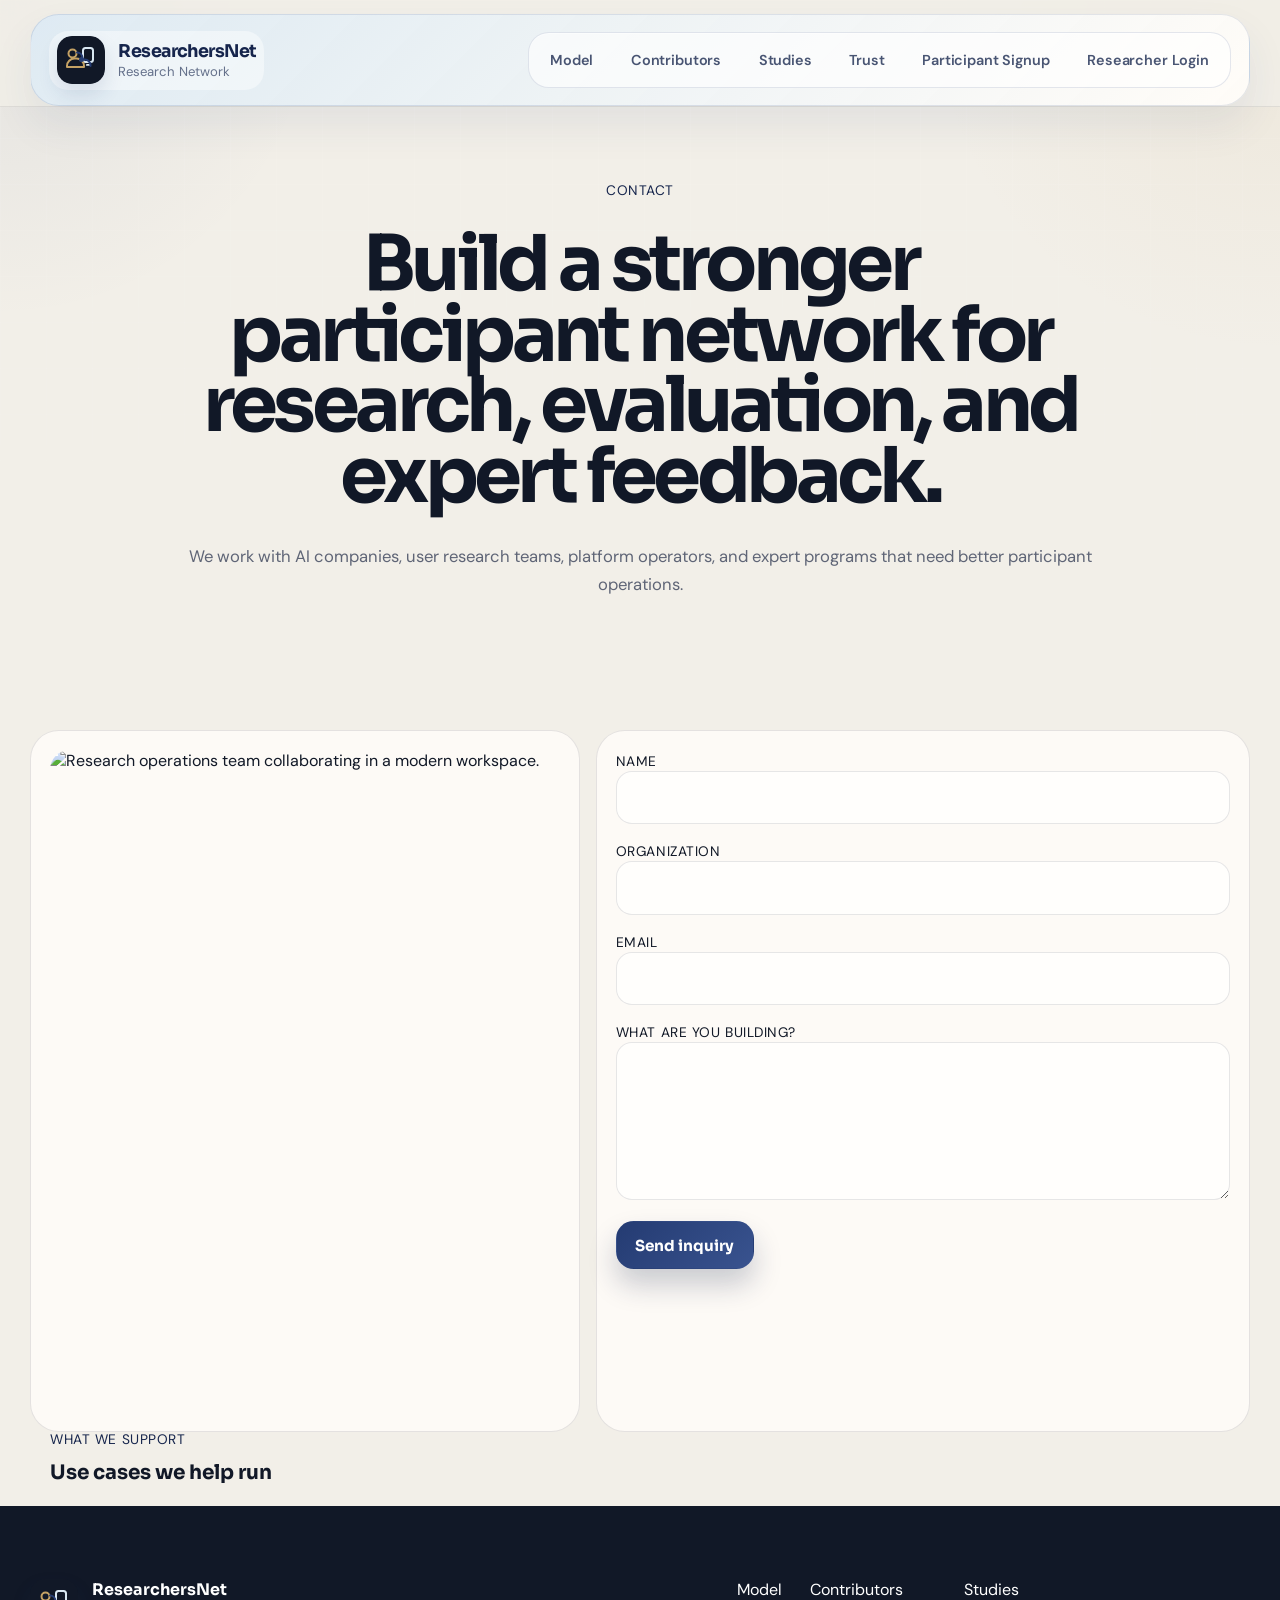
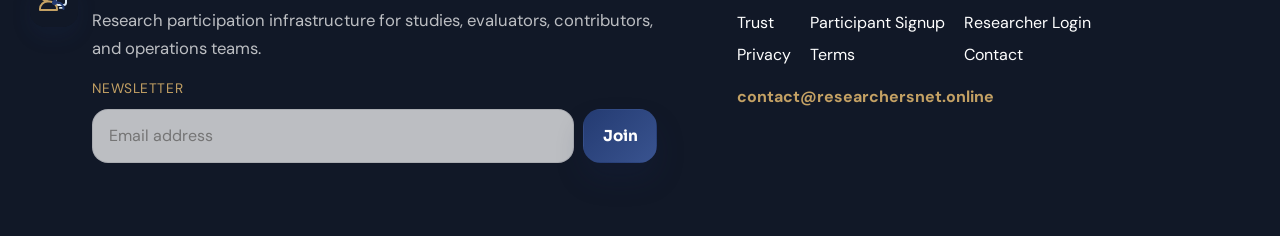
==== contact.html @ a01117c6 "Add files via upload" ====
<!DOCTYPE html>
<html lang="en">
<head>
  <meta charset="UTF-8">
  <meta name="viewport" content="width=device-width, initial-scale=1.0">
  <meta name="description" content="Contact ResearchersNet for participant platform access, study operations support, and research workflow partnerships.">
  <title>ResearchersNet | Contact</title>
  <link rel="preconnect" href="https://fonts.googleapis.com">
  <link rel="preconnect" href="https://fonts.gstatic.com" crossorigin>
  <link href="https://fonts.googleapis.com/css2?family=Sora:wght@500;600;700;800&family=DM+Sans:wght@400;500;700&display=swap" rel="stylesheet">
  <link rel="icon" href="logo-mark.svg" type="image/svg+xml">
  <link rel="stylesheet" href="style.css">
</head>
<body>
  <div class="site-chrome"></div>
  <header class="site-header">
    <div class="shell nav-shell">
      <a class="brand-link" href="./index.html" aria-label="ResearchersNet home">
        <img class="brand-mark" src="logo-mark.svg" alt="ResearchersNet logo">
        <div class="brand-copy">
          <span class="brand-name">ResearchersNet</span>
          <span class="brand-subtitle">Research Network</span>
        </div>
      </a>
      <nav class="main-nav" aria-label="Primary navigation">
        <a href="./index.html#model">Model</a>
        <a href="./index.html#contributors">Contributors</a>
        <a href="./index.html#studies">Studies</a>
        <a href="./index.html#trust">Trust</a>
        <a href="./participant-signup.html">Participant Signup</a>
        <a href="./researcher-login.html">Researcher Login</a>
      </nav>
    </div>
  </header>

  <main>
    <section class="page-hero">
      <div class="shell page-hero-shell">
        <div class="section-heading section-heading-tight">
          <span class="eyebrow">Contact</span>
          <h1>Build a stronger participant network for research, evaluation, and expert feedback.</h1>
          <p class="section-copy">We work with AI companies, user research teams, platform operators, and expert programs that need better participant operations.</p>
        </div>
      </div>
    </section>

    <section class="contact-stage">
      <div class="shell contact-shell">
        <article class="contact-brief">
          <img class="contact-hero-image" src="https://images.pexels.com/photos/3183197/pexels-photo-3183197.jpeg?auto=compress&cs=tinysrgb&w=1200" alt="Research operations team collaborating in a modern workspace.">
          <span class="mini-label">What we support</span>
          <h2>Use cases we help run</h2>
          <ul class="contact-list">
            <li>Participant registration systems</li>
            <li>Evaluator networks for AI programs</li>
            <li>User research and interview operations</li>
            <li>Expert panels and specialist cohorts</li>
            <li>Contributor quality and payout workflows</li>
          </ul>
          <div class="contact-note">
            <strong>Email</strong>
            <a href="mailto:contact@ResearchersNet.net">contact@ResearchersNet.net</a>
          </div>
        </article>

        <form class="contact-form-panel" action="#" method="post">
          <label>
            <span>Name</span>
            <input type="text" name="name" required>
          </label>
          <label>
            <span>Organization</span>
            <input type="text" name="organization" required>
          </label>
          <label>
            <span>Email</span>
            <input type="email" name="email" required>
          </label>
          <label>
            <span>What are you building?</span>
            <textarea name="message" rows="6" required></textarea>
          </label>
          <button class="button button-solid" type="submit">Send inquiry</button>
        </form>
      </div>
    </section>
  </main>

  <footer class="site-footer">
    <div class="shell footer-shell">
      <div class="footer-brand">
        <img class="brand-mark" src="logo-mark.svg" alt="ResearchersNet logo">
        <div>
          <div class="footer-brand-text">
            <strong>ResearchersNet</strong>
            <p>Research participation infrastructure for studies, evaluators, contributors, and operations teams.</p>
          </div>
          <form class="footer-newsletter" action="#" method="post">
            <label for="contact-footer-newsletter-email">Newsletter</label>
            <div class="footer-newsletter-row">
              <input id="contact-footer-newsletter-email" type="email" name="footer-newsletter-email" placeholder="Email address" required>
              <button class="button button-solid" type="submit">Join</button>
            </div>
          </form>
        </div>
      </div>
      <div class="footer-links">
        <a href="./index.html#model">Model</a>
        <a href="./index.html#contributors">Contributors</a>
        <a href="./index.html#studies">Studies</a>
        <a href="./index.html#trust">Trust</a>
        <a href="./participant-signup.html">Participant Signup</a>
        <a href="./researcher-login.html">Researcher Login</a>
        <a href="./privacy.html">Privacy</a>
        <a href="./terms.html">Terms</a>
        <a href="./contact.html">Contact</a>
        <div class="footer-contact-meta">
          <a href="mailto:contact@ResearchersNet.net">contact@researchersnet.online</a>
          
        </div>
      </div>
    </div>
  </footer>
</body>
</html>
---- style.css ----
:root {
  --bg: #f2efe8;
  --surface: #fffcf7;
  --surface-2: #ebe3d7;
  --ink: #111827;
  --muted: #5f6576;
  --line: rgba(15, 18, 32, 0.1);
  --violet: #243b72;
  --violet-deep: #16254c;
  --pink: #92724d;
  --cyan: #d9e7f2;
  --gold: #c4a164;
  --night: #111827;
  --night-2: #1b2740;
  --white: #ffffff;
}

*,
*::before,
*::after {
  box-sizing: border-box;
}

html {
  scroll-behavior: smooth;
}

body {
  margin: 0;
  font-family: "DM Sans", sans-serif;
  color: var(--ink);
  background:
    radial-gradient(circle at top left, rgba(36, 59, 114, 0.07), transparent 20rem),
    radial-gradient(circle at top right, rgba(196, 161, 100, 0.1), transparent 22rem),
    var(--bg);
}

img {
  display: block;
  max-width: 100%;
}

a {
  color: inherit;
}

button,
input,
textarea {
  font: inherit;
}

h1,
h2,
h3,
strong,
.brand-name,
.button {
  font-family: "Sora", sans-serif;
  font-weight: 700;
}

h1,
h2,
h3,
p {
  margin: 0;
}

.shell {
  width: min(1220px, calc(100% - 2rem));
  margin: 0 auto;
}

.site-chrome {
  position: fixed;
  inset: 0;
  pointer-events: none;
  background:
    linear-gradient(rgba(255, 255, 255, 0.26) 1px, transparent 1px),
    linear-gradient(90deg, rgba(255, 255, 255, 0.26) 1px, transparent 1px);
  background-size: 46px 46px;
  mask-image: linear-gradient(180deg, rgba(0, 0, 0, 0.4), transparent 82%);
  z-index: 0;
}

.site-header,
main,
.site-footer {
  position: relative;
  z-index: 1;
}

.site-header {
  position: sticky;
  top: 0;
  z-index: 30;
  padding-top: 0.9rem;
  background: rgba(242, 239, 232, 0.86);
  backdrop-filter: blur(18px);
  border-bottom: 1px solid rgba(15, 18, 32, 0.08);
}

.nav-shell {
  display: flex;
  align-items: center;
  justify-content: space-between;
  gap: 1.1rem;
  min-height: 5.6rem;
  padding: 0.95rem 1.15rem;
  border: 1px solid rgba(36, 59, 114, 0.12);
  border-radius: 1.8rem;
  background:
    linear-gradient(135deg, rgba(217, 231, 242, 0.85), rgba(255, 252, 247, 0.92)),
    rgba(255, 255, 255, 0.88);
  box-shadow: 0 20px 40px rgba(36, 59, 114, 0.08);
}

.brand-link,
.brand-copy {
  display: flex;
  align-items: center;
}

.brand-link {
  gap: 0.85rem;
  text-decoration: none;
  padding: 0.35rem 0.45rem;
  border-radius: 1.2rem;
  background: rgba(255, 255, 255, 0.42);
}

.brand-mark {
  width: 3rem;
  height: 3rem;
  border-radius: 0.95rem;
  box-shadow: 0 10px 20px rgba(36, 59, 114, 0.12);
}

.brand-copy {
  flex-direction: column;
  align-items: flex-start;
  gap: 0.1rem;
}

.brand-name {
  font-size: 1.1rem;
  color: var(--violet-deep);
  letter-spacing: -0.03em;
}

.brand-subtitle {
  color: rgba(22, 37, 76, 0.64);
  font-size: 0.82rem;
}

.main-nav {
  display: flex;
  align-items: center;
  gap: 0.45rem;
  padding: 0.35rem;
  border: 1px solid rgba(36, 59, 114, 0.12);
  border-radius: 1.3rem;
  background: rgba(255, 255, 255, 0.62);
  box-shadow: inset 0 1px 0 rgba(255, 255, 255, 0.45);
}

.main-nav a,
.footer-links a {
  text-decoration: none;
}

.main-nav a {
  padding: 0.78rem 0.95rem;
  border-radius: 0.95rem;
  color: rgba(22, 37, 76, 0.78);
  font-size: 0.9rem;
  font-weight: 600;
  letter-spacing: -0.01em;
  transition: background-color 160ms ease, color 160ms ease, transform 160ms ease, box-shadow 160ms ease;
}

.main-nav a:hover,
.main-nav a:focus-visible {
  color: var(--violet-deep);
  background: rgba(217, 231, 242, 0.92);
  box-shadow: inset 0 0 0 1px rgba(36, 59, 114, 0.08);
  transform: translateY(-1px);
}

.button {
  display: inline-flex;
  align-items: center;
  justify-content: center;
  min-height: 3rem;
  padding: 0 1.15rem;
  border-radius: 1.1rem;
  border: 1px solid transparent;
  text-decoration: none;
  font-size: 0.95rem;
}

.button-solid {
  color: var(--white);
  background: linear-gradient(135deg, var(--violet), #39538f);
  box-shadow: 0 16px 28px rgba(22, 37, 76, 0.22);
}

.site-header .button-solid {
  min-height: 3.1rem;
  padding: 0 1.35rem;
  border-radius: 1rem;
  background: linear-gradient(135deg, #243b72, #39538f);
  box-shadow: 0 14px 28px rgba(36, 59, 114, 0.2);
}

.button-outline {
  color: var(--ink);
  background: rgba(255, 255, 255, 0.7);
  border-color: var(--line);
}

.button-outline-dark {
  color: var(--white);
  background: rgba(255, 255, 255, 0.06);
  border-color: rgba(255, 255, 255, 0.18);
}

.eyebrow,
.mini-label,
.footer-newsletter label,
.newsletter-panel span,
.contact-form-panel span {
  display: inline-block;
  font-size: 0.86rem;
  letter-spacing: 0.04em;
  text-transform: uppercase;
}

.eyebrow,
.mini-label {
  color: var(--violet-deep);
}

.hero-grid,
.platform-stage,
.contributors-stage,
.studies-stage,
.insight-stage,
.trust-stage,
.subscribe-stage,
.close-stage,
.page-hero,
.contact-stage,
.legal-stage,
.site-footer {
  padding: 4.6rem 0;
}

.hero-shell {
  display: grid;
  gap: 1.5rem;
  align-items: start;
  max-width: 74rem;
}

.hero-surface {
  position: relative;
  overflow: hidden;
  min-height: 38rem;
  border: 1px solid rgba(15, 18, 32, 0.08);
  border-radius: 2.4rem;
  background: #cfd6df;
  box-shadow: 0 30px 70px rgba(32, 39, 69, 0.16);
}

.hero-background-image {
  width: 100%;
  height: 100%;
  min-height: 38rem;
  object-fit: cover;
}

.hero-surface-overlay {
  position: absolute;
  inset: 0;
  display: grid;
  place-items: center;
  padding: 2rem;
  background:
    linear-gradient(180deg, rgba(15, 18, 32, 0.18), transparent 30%),
    linear-gradient(180deg, transparent 28%, rgba(15, 18, 32, 0.8));
}

.hero-copy {
  padding-top: 0;
  max-width: 52rem;
  margin: 0 auto;
  text-align: center;
  color: var(--white);
}

.hero-copy .eyebrow,
.section-heading .eyebrow {
  margin-bottom: 1rem;
}

.hero-copy h1,
.page-hero h1 {
  font-size: clamp(3rem, 6vw, 5.4rem);
  line-height: 0.92;
  letter-spacing: -0.06em;
  margin-bottom: 1rem;
}

.hero-intro,
.section-copy,
.close-actions p,
.footer-brand p {
  color: var(--muted);
  line-height: 1.7;
  font-size: 1.04rem;
}

.hero-copy .eyebrow,
.hero-copy .hero-intro,
.hero-copy h1 {
  color: var(--white);
}

.hero-copy .eyebrow {
  color: rgba(255, 255, 255, 0.76);
}

.hero-copy .hero-intro {
  max-width: 42rem;
  color: rgba(255, 255, 255, 0.82);
}

.hero-actions {
  display: flex;
  justify-content: center;
  gap: 0.85rem;
  margin-top: 1.7rem;
}

.hero-copy .button-outline {
  color: var(--white);
  background: rgba(255, 255, 255, 0.12);
  border-color: rgba(255, 255, 255, 0.24);
}

.tile,
.contributor-card,
.study-board,
.trust-card,
.newsletter-panel,
.contact-brief,
.contact-form-panel,
.legal-card-panel {
  border-radius: 1.8rem;
}

.tile,
.contributor-card,
.study-board,
.trust-card,
.newsletter-panel,
.contact-brief,
.contact-form-panel,
.legal-card-panel {
  border: 1px solid var(--line);
  background: rgba(255, 253, 249, 0.8);
}

.platform-photo img,
.contact-hero-image {
  width: 100%;
  height: 100%;
  object-fit: cover;
}

.card-image {
  width: 100%;
  height: auto;
  object-fit: cover;
}

.hero-proof {
  display: grid;
  grid-template-columns: repeat(3, minmax(0, 1fr));
  gap: 1rem;
}

.hero-proof-item {
  padding: 1rem 1.05rem;
  border: 1px solid var(--line);
  border-radius: 1.35rem;
  background: rgba(255, 255, 255, 0.56);
}

.hero-proof-item strong {
  display: block;
  margin-bottom: 0.35rem;
  font-size: 1rem;
}

.hero-proof-item span {
  color: var(--muted);
  line-height: 1.55;
  font-size: 0.95rem;
}

.hero-proof-navy {
  background: linear-gradient(180deg, #21355f, #182846);
  border-color: #21355f;
}

.hero-proof-slate {
  background: linear-gradient(180deg, #56657d, #455265);
  border-color: #56657d;
}

.hero-proof-gold {
  background: linear-gradient(180deg, #d3bc90, #c4a164);
  border-color: #c4a164;
}

.hero-proof-navy strong,
.hero-proof-slate strong,
.hero-proof-gold strong {
  color: var(--white);
}

.hero-proof-navy span,
.hero-proof-slate span {
  color: rgba(255, 255, 255, 0.84);
}

.hero-proof-gold strong,
.hero-proof-gold span {
  color: var(--ink);
}

.section-heading {
  display: grid;
  gap: 0.9rem;
  margin-bottom: 1.6rem;
  justify-items: center;
  text-align: center;
}

.section-heading h2 {
  font-size: clamp(2.25rem, 4.2vw, 3.5rem);
  line-height: 0.98;
  letter-spacing: -0.05em;
}

.section-heading-tight {
  max-width: 58rem;
  margin-left: auto;
  margin-right: auto;
}

.section-heading-wide {
  max-width: 66rem;
  margin-left: auto;
  margin-right: auto;
}

.platform-frame {
  display: grid;
  grid-template-columns: minmax(0, 0.9fr) minmax(300px, 0.92fr) minmax(0, 0.9fr);
  gap: 1rem;
  align-items: stretch;
}

.platform-column {
  display: grid;
  gap: 1rem;
}

.tile {
  padding: 1.2rem;
  min-height: 15rem;
}

.tile h3,
.contributor-card h3,
.trust-card strong,
.study-row strong,
.contact-brief h2,
.legal-card-panel h2 {
  margin: 0.7rem 0 0.6rem;
  font-size: 1.25rem;
}

.tile p,
.contributor-card p,
.trust-card p,
.contact-list,
.contact-note a,
.legal-card-panel p {
  color: var(--muted);
  line-height: 1.65;
}

.tile-cream {
  background: linear-gradient(180deg, #fff7eb, #fffdf9);
}

.tile-lilac {
  background: linear-gradient(180deg, #eef2f8, #fffdf9);
}

.tile-sky {
  background: linear-gradient(180deg, #edf4f8, #fffdf9);
}

.tile-ink {
  background: linear-gradient(180deg, #1d2943, #111827);
  color: var(--white);
}

.tile-ink .mini-label,
.tile-ink p {
  color: rgba(255, 255, 255, 0.75);
}

.platform-center {
  min-height: 100%;
}

.platform-photo {
  height: 100%;
  min-height: 32rem;
  overflow: hidden;
  border-radius: 2rem 2rem 5rem 2rem;
  box-shadow: 0 24px 48px rgba(32, 39, 69, 0.14);
}

.contributors-shell {
  display: grid;
  gap: 1rem;
}

.contributors-grid {
  display: grid;
  grid-template-columns: repeat(3, minmax(0, 1fr));
  gap: 1rem;
}

.contributor-card {
  overflow: hidden;
  padding: 0 0 1.2rem;
}

.card-image {
  aspect-ratio: 16 / 11;
}

.contributor-card h3,
.contributor-card p {
  padding: 0 1.2rem;
}

.studies-shell {
  display: grid;
  gap: 1rem;
}

.study-board {
  overflow: hidden;
  padding: 0.3rem 1.2rem;
}

.study-row {
  display: grid;
  grid-template-columns: minmax(0, 1.4fr) minmax(180px, 1fr) 110px;
  gap: 0.8rem;
  align-items: center;
  padding: 1rem 0;
  border-bottom: 1px solid var(--line);
}

.study-row:last-child {
  border-bottom: 0;
}

.study-row-head {
  color: var(--muted);
  font-size: 0.9rem;
}

.study-row em {
  justify-self: start;
  padding: 0.5rem 0.8rem 0.42rem;
  border-radius: 999px;
  background: rgba(113, 88, 255, 0.12);
  color: var(--violet-deep);
  font-style: normal;
  font-size: 0.82rem;
}

.trust-layout {
  display: grid;
  grid-template-columns: 1.2fr repeat(3, 1fr);
  gap: 1rem;
}

.insight-shell {
  display: grid;
  gap: 1rem;
}

.insight-layout {
  display: grid;
  grid-template-columns: minmax(0, 1.05fr) minmax(0, 1.15fr);
  gap: 1rem;
  align-items: stretch;
}

.insight-summary,
.insight-card {
  padding: 1.3rem;
  border: 1px solid var(--line);
  border-radius: 1.8rem;
}

.insight-summary {
  background: linear-gradient(180deg, #1d2943, #111827);
  color: var(--white);
}

.insight-summary .mini-label,
.insight-summary p,
.insight-summary .insight-metrics span {
  color: rgba(255, 255, 255, 0.76);
}

.insight-summary h3,
.insight-card h3 {
  margin: 0.7rem 0 0.65rem;
  font-size: 1.35rem;
}

.insight-summary p,
.insight-card p {
  line-height: 1.7;
}

.insight-metrics {
  display: grid;
  gap: 0.9rem;
  margin-top: 1.3rem;
}

.insight-metrics div {
  display: grid;
  gap: 0.35rem;
  padding-top: 0.9rem;
  border-top: 1px solid rgba(255, 255, 255, 0.12);
}

.insight-metrics strong {
  font-size: 1rem;
}

.insight-cards {
  display: grid;
  grid-template-columns: repeat(2, minmax(0, 1fr));
  gap: 1rem;
}

.insight-card {
  background: linear-gradient(180deg, #fffdf9, #f8f3eb);
}

.insight-card-highlight {
  grid-column: 1 / -1;
  background: linear-gradient(135deg, #e8eef7, #fffdf9);
}

.insight-card p {
  color: var(--muted);
}

.trust-card {
  padding: 1.2rem;
}

.trust-card-dark {
  background: linear-gradient(180deg, #233352, #111827);
  color: var(--white);
  border-color: rgba(255, 255, 255, 0.06);
}

.access-stage {
  padding: 0 0 4.6rem;
}

.access-shell {
  display: grid;
  grid-template-columns: repeat(2, minmax(0, 1fr));
  gap: 1rem;
}

.access-card {
  padding: 1.4rem;
  border: 1px solid var(--line);
  border-radius: 1.8rem;
}

.access-card h3 {
  margin: 0.7rem 0;
  font-size: 1.4rem;
}

.access-card p {
  margin-bottom: 1rem;
  color: var(--muted);
  line-height: 1.7;
}

.access-card-participant {
  background: linear-gradient(180deg, #fffaf3, #fffdf9);
}

.access-card-researcher {
  background: linear-gradient(180deg, #1b2740, #111827);
  border-color: rgba(255, 255, 255, 0.06);
  color: var(--white);
}

.access-card-researcher .mini-label,
.access-card-researcher p {
  color: rgba(255, 255, 255, 0.76);
}

.trust-card-dark .mini-label,
.trust-card-dark p {
  color: rgba(255, 255, 255, 0.75);
}

.subscribe-shell {
  display: grid;
  grid-template-columns: minmax(0, 1fr) minmax(300px, 0.62fr);
  gap: 1rem;
  align-items: end;
}

.newsletter-panel,
.contact-form-panel,
.legal-card-panel,
.contact-brief {
  padding: 1.2rem;
}

.newsletter-panel,
.footer-newsletter {
  display: grid;
  gap: 0.75rem;
}

.newsletter-panel input,
.footer-newsletter input,
.contact-form-panel input,
.contact-form-panel textarea {
  width: 100%;
  min-height: 3rem;
  padding: 0.95rem 1rem;
  border-radius: 1rem;
  border: 1px solid var(--line);
  background: rgba(255, 255, 255, 0.72);
}

.close-shell {
  display: grid;
  grid-template-columns: minmax(0, 0.92fr) minmax(260px, 0.8fr);
  gap: 1rem;
  align-items: end;
}

.subscribe-stage .close-shell {
  grid-template-columns: 1fr;
  justify-items: center;
  align-items: center;
}

.close-shell h2 {
  font-size: clamp(2.1rem, 4vw, 3rem);
  line-height: 1.02;
  letter-spacing: -0.05em;
}

.close-actions {
  display: grid;
  gap: 1rem;
}

.affiliate-stage {
  display: grid;
  justify-items: center;
  gap: 1.25rem;
  width: min(100%, 58rem);
}

.affiliate-stage h2 {
  font-size: clamp(2.1rem, 4vw, 3rem);
  line-height: 1.02;
  letter-spacing: -0.05em;
  text-align: center;
}

.affiliate-panel {
  display: grid;
  grid-template-columns: repeat(2, minmax(260px, 1fr));
  gap: 1.2rem;
  align-items: stretch;
  width: 100%;
}

.affiliate-panel img {
  width: 100%;
  min-height: 10.5rem;
  max-height: 10.5rem;
  object-fit: contain;
  padding: 1.6rem 1.75rem;
  border-radius: 1.4rem;
  border: 1px solid var(--line);
  background: rgba(255, 255, 255, 0.82);
  box-shadow: 0 18px 36px rgba(17, 24, 39, 0.08);
}

.page-hero {
  padding-bottom: 2rem;
}

.page-hero-shell {
  display: grid;
}

.contact-shell {
  display: grid;
  grid-template-columns: minmax(0, 0.84fr) minmax(0, 1fr);
  gap: 1rem;
}

.contact-hero-image {
  aspect-ratio: 16 / 10;
  border-radius: 1.25rem;
  margin-bottom: 1rem;
}

.contact-list {
  margin: 1rem 0 0;
  padding-left: 1.2rem;
}

.contact-list li + li {
  margin-top: 0.45rem;
}

.contact-note {
  margin-top: 1.4rem;
  padding-top: 1rem;
  border-top: 1px solid var(--line);
}

.contact-note strong {
  display: block;
  margin-bottom: 0.45rem;
}

.contact-form-panel label {
  display: block;
  margin-bottom: 1rem;
}

.contact-form-panel textarea {
  resize: vertical;
}

.legal-shell {
  display: grid;
  grid-template-columns: repeat(2, minmax(0, 1fr));
  gap: 1rem;
}

.auth-stage {
  padding-top: 0;
}

.auth-shell {
  display: grid;
  grid-template-columns: minmax(0, 0.88fr) minmax(320px, 0.72fr);
  gap: 1rem;
  align-items: start;
}

.auth-panel,
.auth-aside {
  padding: 1.3rem;
  border: 1px solid var(--line);
  border-radius: 1.8rem;
  background: rgba(255, 253, 249, 0.84);
}

.auth-panel h2,
.auth-aside h2 {
  margin-bottom: 0.8rem;
  font-size: 1.5rem;
}

.auth-panel p,
.auth-aside p,
.auth-list li {
  color: var(--muted);
  line-height: 1.65;
}

.auth-form {
  display: grid;
  gap: 1rem;
  margin-top: 1rem;
}

.auth-form label {
  display: block;
}

.auth-form span {
  display: block;
  margin-bottom: 0.45rem;
  text-transform: none;
  letter-spacing: 0;
  font-size: 0.95rem;
  color: var(--ink);
}

.auth-form input,
.auth-form select,
.auth-form textarea {
  width: 100%;
  min-height: 3rem;
  padding: 0.95rem 1rem;
  border-radius: 1rem;
  border: 1px solid var(--line);
  background: rgba(255, 255, 255, 0.8);
}

.auth-form textarea {
  resize: vertical;
}

.auth-grid-two {
  display: grid;
  grid-template-columns: repeat(2, minmax(0, 1fr));
  gap: 1rem;
}

.auth-list {
  margin: 1rem 0 0;
  padding-left: 1.2rem;
}

.auth-list li + li {
  margin-top: 0.45rem;
}

.site-footer {
  background: var(--night);
  color: var(--white);
}

.footer-shell {
  display: grid;
  grid-template-columns: minmax(0, 1.1fr) minmax(0, 0.9fr);
  gap: 1.25rem 5rem;
  align-items: start;
}

.footer-brand {
  display: flex;
  gap: 0.85rem;
  align-items: flex-start;
  grid-column: 1 / 2;
}

.footer-brand > div {
  display: grid;
  gap: 0.8rem;
}

.footer-brand-text {
  display: grid;
  gap: 0.35rem;
}

.footer-brand p {
  color: rgba(255, 255, 255, 0.72);
}

.footer-links {
  display: grid;
  grid-template-columns: repeat(3, minmax(0, max-content));
  gap: 0.7rem 1.2rem;
  align-content: start;
  justify-self: start;
  justify-items: start;
  text-align: left;
}

.footer-contact-meta {
  grid-column: 1 / -1;
  display: grid;
  gap: 0.3rem;
  margin-top: 0.65rem;
  justify-items: start;
}

.footer-contact-meta a,
.footer-contact-meta p {
  color: var(--gold);
  text-decoration: none;
}

.footer-contact-meta a {
  justify-self: center;
  font-weight: 700;
}

.footer-newsletter label {
  color: var(--gold);
}

.footer-newsletter {
  min-width: 0;
  margin-top: 0.25rem;
}

.footer-newsletter-row {
  display: grid;
  grid-template-columns: minmax(0, 1fr) auto;
  gap: 0.6rem;
}

@media (max-width: 1120px) {
  .hero-shell,
  .platform-frame,
  .insight-layout,
  .trust-layout,
  .access-shell,
  .subscribe-shell,
  .close-shell,
  .contact-shell,
  .auth-shell,
  .legal-shell,
  .footer-shell {
    grid-template-columns: 1fr;
  }

  .platform-photo {
    min-height: 24rem;
  }
}

@media (max-width: 860px) {
  .nav-shell,
  .main-nav,
  .hero-actions,
  .contributors-grid,
  .auth-grid-two,
  .footer-newsletter-row {
    display: grid;
  }

  .site-header {
    padding-top: 0.6rem;
  }

  .nav-shell {
    padding: 1rem;
    gap: 0.9rem;
    justify-items: stretch;
  }

  .main-nav {
    gap: 0.5rem;
    padding: 0.55rem;
    justify-items: start;
  }

  .main-nav a,
  .site-header .button-solid {
    width: 100%;
    justify-content: flex-start;
  }

  .contributors-grid {
    grid-template-columns: 1fr;
  }

  .insight-cards {
    grid-template-columns: 1fr;
  }

  .insight-card-highlight {
    grid-column: auto;
  }

  .hero-proof {
    grid-template-columns: 1fr;
  }

  .study-row-head {
    display: none;
  }

  .study-row {
    grid-template-columns: 1fr;
    gap: 0.25rem;
  }

  .hero-copy {
    text-align: center;
    margin: 0 auto;
  }

  .hero-actions {
    justify-content: center;
  }

  .hero-surface,
  .hero-background-image {
    min-height: 26rem;
  }

  .footer-links {
    grid-template-columns: 1fr 1fr;
  }

  .affiliate-panel {
    grid-template-columns: 1fr;
  }
}
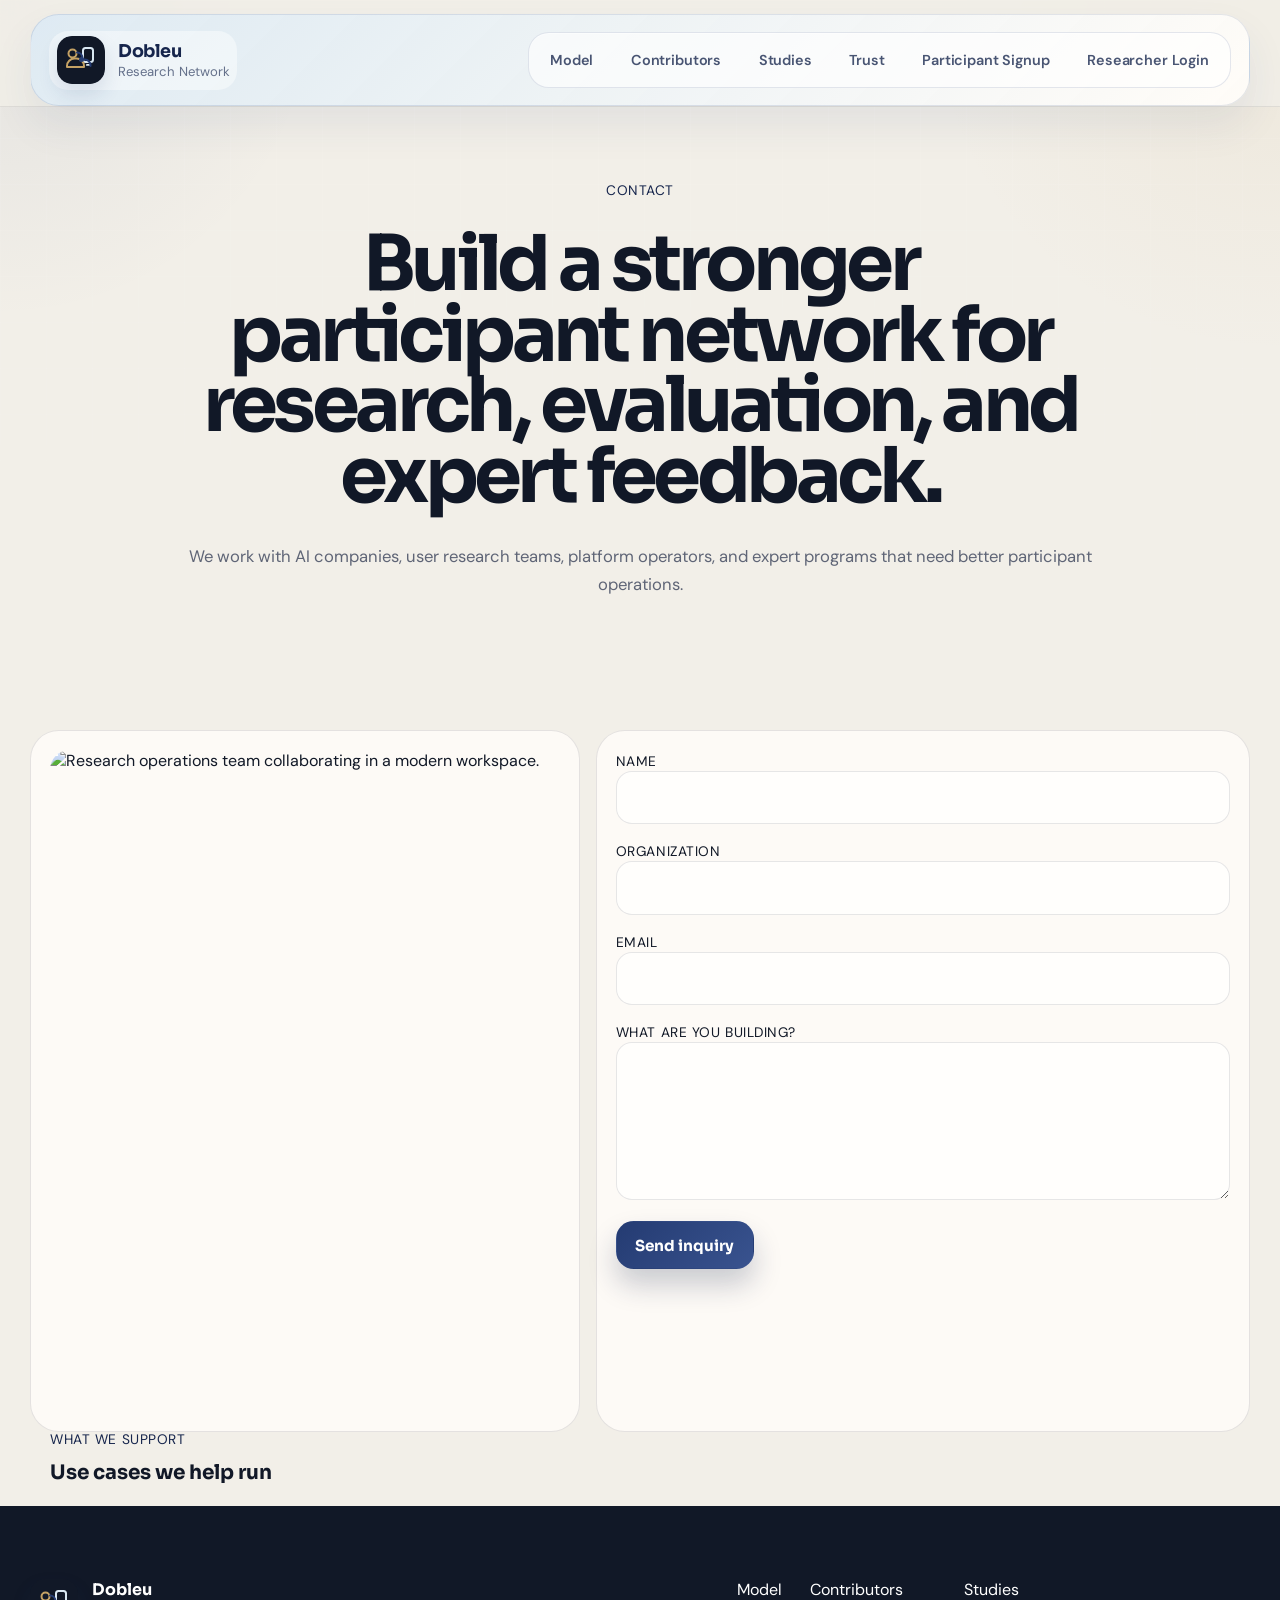
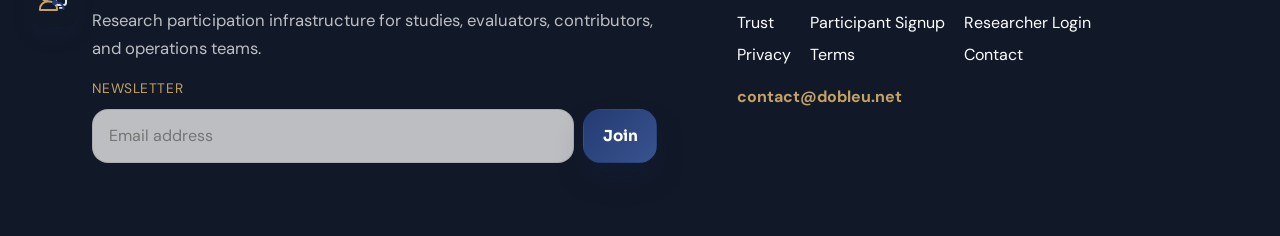
==== commit 87187c63: "Update contact.html" ====
--- a/contact.html
+++ b/contact.html
@@ -3,8 +3,8 @@
 <head>
   <meta charset="UTF-8">
   <meta name="viewport" content="width=device-width, initial-scale=1.0">
-  <meta name="description" content="Contact ResearchersNet for participant platform access, study operations support, and research workflow partnerships.">
-  <title>ResearchersNet | Contact</title>
+  <meta name="description" content="Contact Dobleu for participant platform access, study operations support, and research workflow partnerships.">
+  <title>Dobleu | Contact</title>
   <link rel="preconnect" href="https://fonts.googleapis.com">
   <link rel="preconnect" href="https://fonts.gstatic.com" crossorigin>
   <link href="https://fonts.googleapis.com/css2?family=Sora:wght@500;600;700;800&family=DM+Sans:wght@400;500;700&display=swap" rel="stylesheet">
@@ -15,10 +15,10 @@
   <div class="site-chrome"></div>
   <header class="site-header">
     <div class="shell nav-shell">
-      <a class="brand-link" href="./index.html" aria-label="ResearchersNet home">
-        <img class="brand-mark" src="logo-mark.svg" alt="ResearchersNet logo">
+      <a class="brand-link" href="./index.html" aria-label="Dobleu home">
+        <img class="brand-mark" src="logo-mark.svg" alt="Dobleu logo">
         <div class="brand-copy">
-          <span class="brand-name">ResearchersNet</span>
+          <span class="brand-name">Dobleu</span>
           <span class="brand-subtitle">Research Network</span>
         </div>
       </a>
@@ -59,7 +59,7 @@
           </ul>
           <div class="contact-note">
             <strong>Email</strong>
-            <a href="mailto:contact@ResearchersNet.net">contact@ResearchersNet.net</a>
+            <a href="mailto:contact@Dobleu.net">contact@Dobleu.net</a>
           </div>
         </article>
 
@@ -89,10 +89,10 @@
   <footer class="site-footer">
     <div class="shell footer-shell">
       <div class="footer-brand">
-        <img class="brand-mark" src="logo-mark.svg" alt="ResearchersNet logo">
+        <img class="brand-mark" src="logo-mark.svg" alt="Dobleu logo">
         <div>
           <div class="footer-brand-text">
-            <strong>ResearchersNet</strong>
+            <strong>Dobleu</strong>
             <p>Research participation infrastructure for studies, evaluators, contributors, and operations teams.</p>
           </div>
           <form class="footer-newsletter" action="#" method="post">
@@ -115,7 +115,7 @@
         <a href="./terms.html">Terms</a>
         <a href="./contact.html">Contact</a>
         <div class="footer-contact-meta">
-          <a href="mailto:contact@ResearchersNet.net">contact@researchersnet.online</a>
+          <a href="mailto:contact@dobleu.net">contact@dobleu.net</a>
           
         </div>
       </div>
